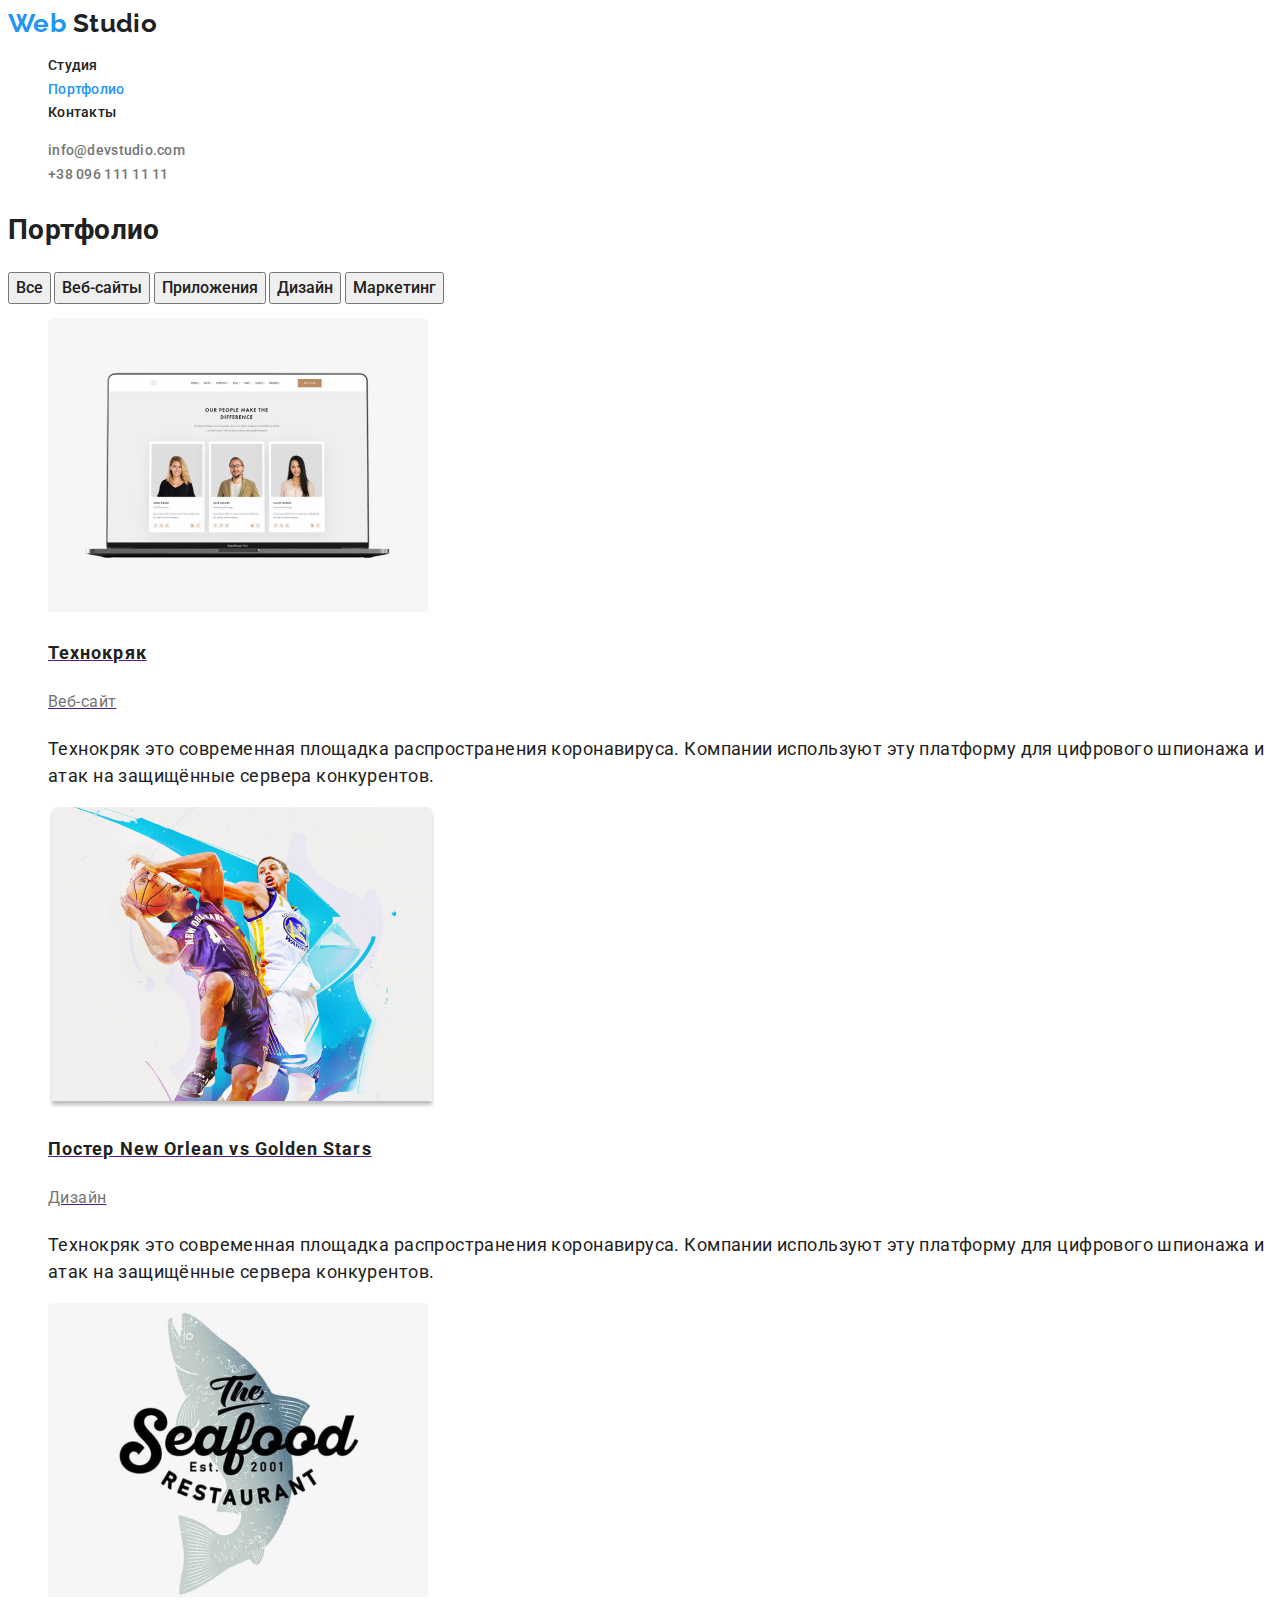
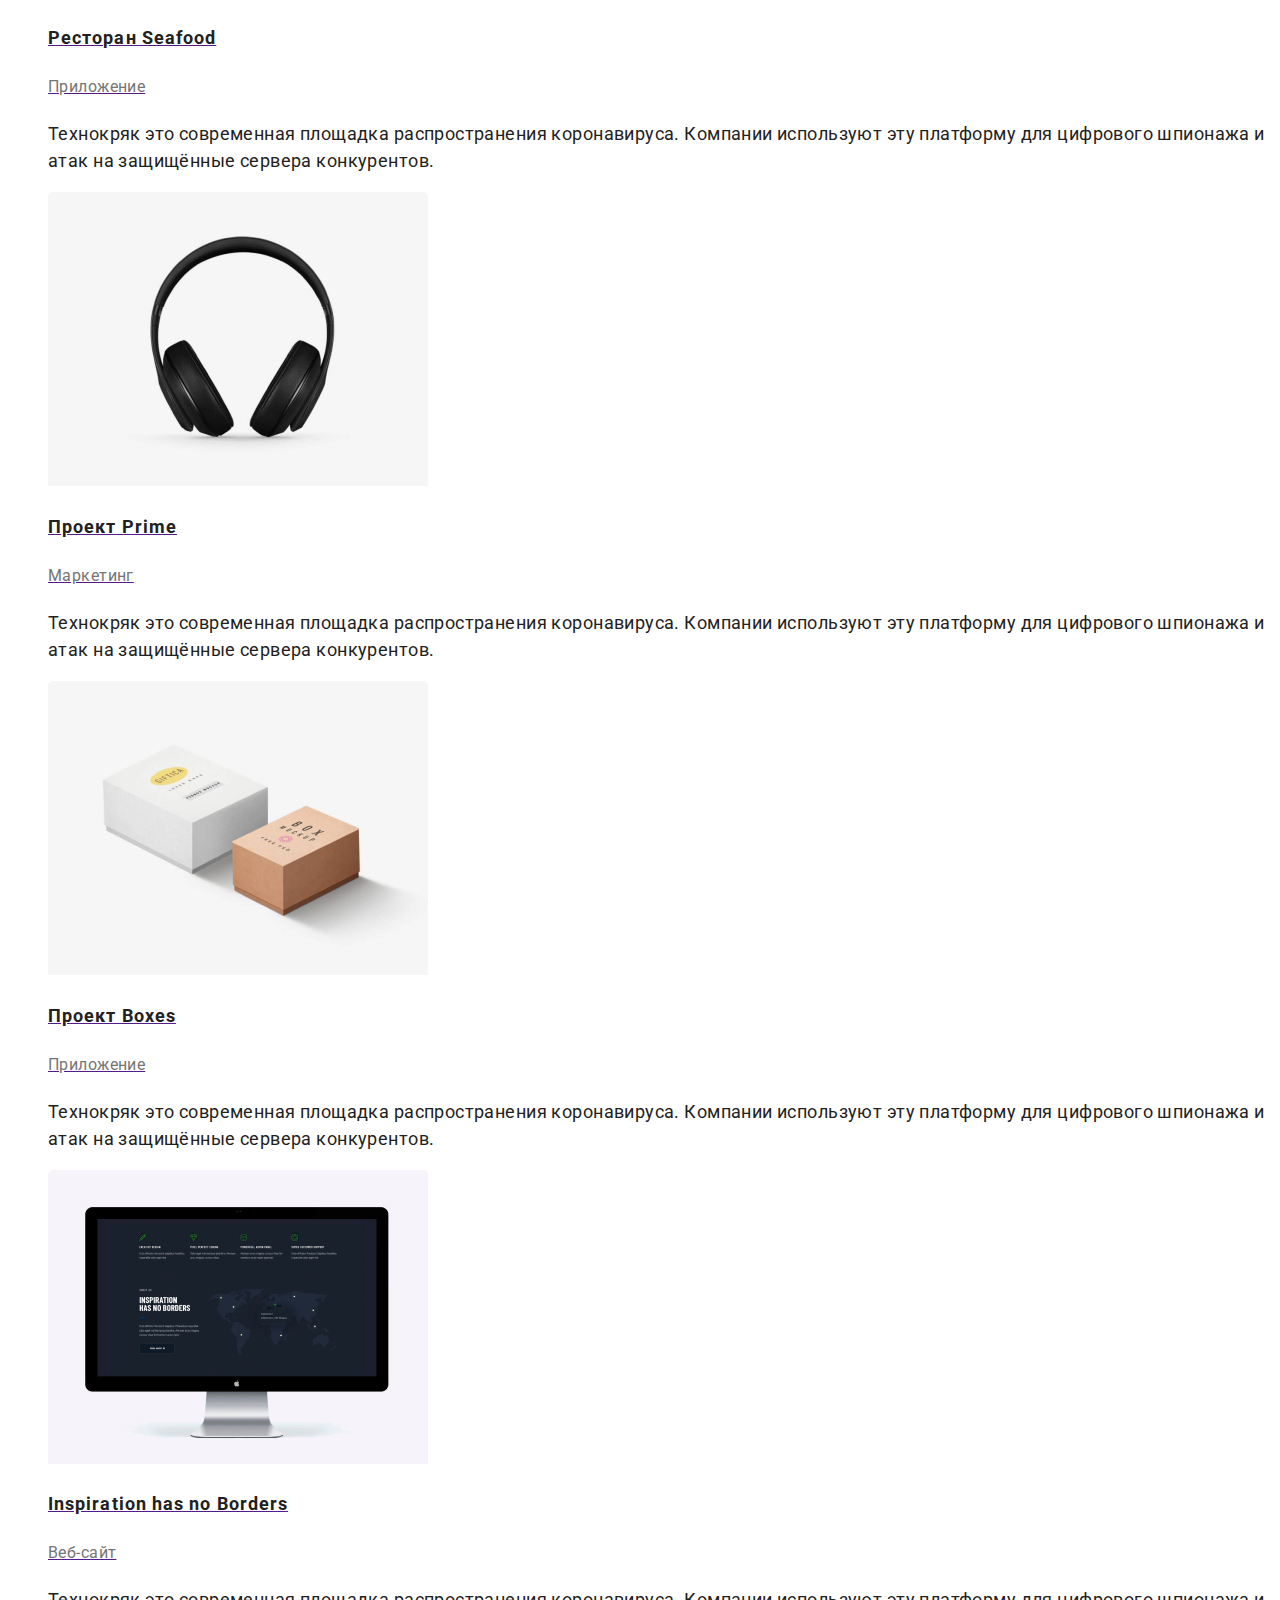
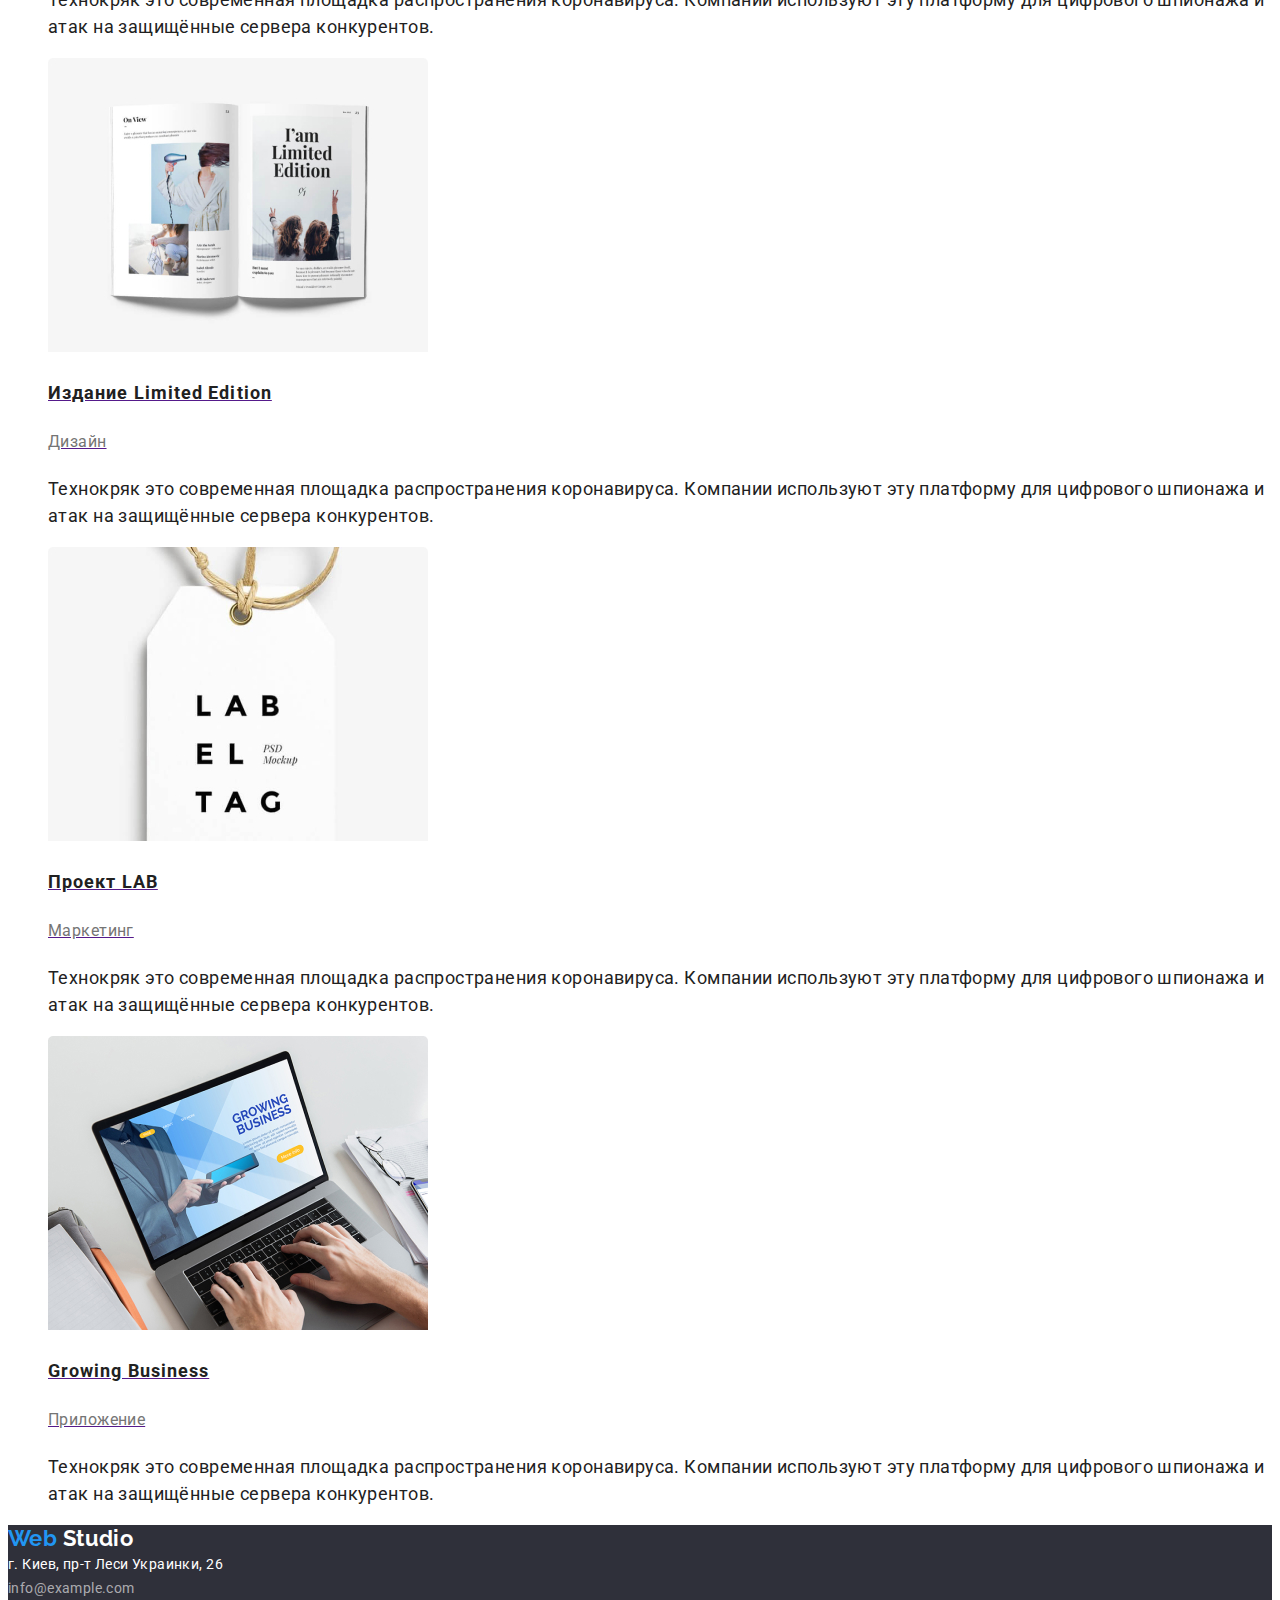
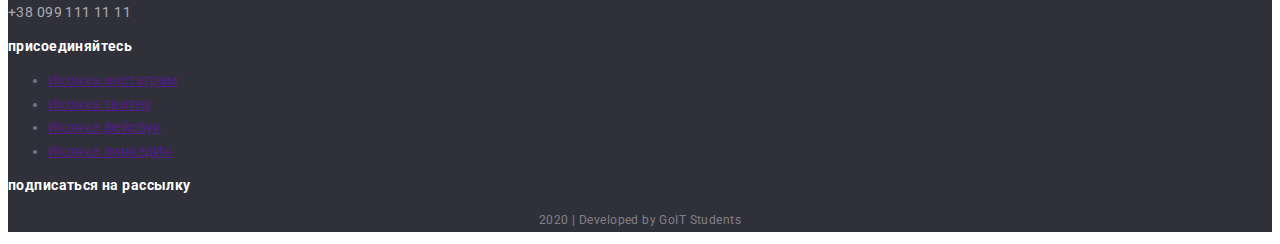
==== portfolio.html @ c45525e3 "clone" ====
<!DOCTYPE html>
<html lang="ru">
  <head>
    <meta charset="UTF-8" />
    <meta name="viewport" content="width=device-width, initial-scale=1.0" />
    <title>Портфолио</title>
    <link rel="stylesheet" href="https://fonts.googleapis.com/css2?family=Raleway:wght@700&family=Roboto:wght@400;500;700;900&display=swap">
    <link rel="stylesheet" href="/css/styles.css" />
  </head>
  <body>
        <!-- Website navigation -->
    <header>
      <nav>
        <a href="" class="logo black"><span class="accent">Web</span> Studio</a>
        <ul class="site-nav list">
          <li><a href="./index.html" class="link">Студия</a></li>
          <li><a href="./Portfolio.html" class="link current">Портфолио</a></li>
          <li><a href="" class="link">Контакты</a></li>
        </ul>
        <ul class="address list">
          <li>
            <a
              href="mailto:nfo@devstudio.com"
              class="link"
              aria-label="Иконка мейл"
              >info@devstudio.com</a
            >
          </li>
          <li>
            <a
              href="tel:+380961111111"
              class="link"
              aria-label="Иконка телефона"
              >+38 096 111 11 11</a
            >
          </li>
        </ul>
      </nav>
    </header>
    <main>
      <!-- Portfolio -->
      <section class="portfolio">
        <h1 class="portfolio-title">Портфолио</h1>
        <div class="section-btn">
          <button type="button" class="btn">Все</button>
          <button type="button" class="btn">Веб-сайты</button>
          <button type="button" class="btn">Приложения</button>
          <button type="button" class="btn">Дизайн</button>
          <button type="button" class="btn">Маркетинг</button>
        </div>
        <ul class="portfolio-list list">
          <li>
            <a href="">
              <img src="./images/tcrack.jpg" alt="ноут" />
              <h2 class="portfolio-subtitle">Технокряк</h2>
              <p class="portfolio-desc">Веб-сайт</p>
            </a>
            <p class="portfolio-excerpt">
              Технокряк это современная площадка распространения коронавируса.
              Компании используют эту платформу для цифрового шпионажа и атак на
              защищённые сервера конкурентов.
            </p>
          </li>
          <li>
            <a href="">
              <img src="./images/poster.jpg" alt="баскетбол" />
              <h2 class="portfolio-subtitle">
                Постер New Orlean vs Golden Stars
              </h2>
              <p class="portfolio-desc">Дизайн</p>
            </a>
            <p class="portfolio-excerpt">
              Технокряк это современная площадка распространения коронавируса.
              Компании используют эту платформу для цифрового шпионажа и атак на
              защищённые сервера конкурентов.
            </p>
          </li>
          <li>
            <a href="">
              <img
                src="./images/seafood.jpg"
                alt="лого ресторана"
              />
              <h2 class="portfolio-subtitle">Ресторан Seafood</h2>
              <p class="portfolio-desc">Приложение</p>
            </a>
            <p class="portfolio-excerpt">
              Технокряк это современная площадка распространения коронавируса.
              Компании используют эту платформу для цифрового шпионажа и атак на
              защищённые сервера конкурентов.
            </p>
          </li>
          <li>
            <a href="">
              <img
                src="./images/prime.jpg"
                alt="наушники"
              />
              <h2 class="portfolio-subtitle">Проект Prime</h2>
              <p class="portfolio-desc">Маркетинг</p>
            </a>
            <p class="portfolio-excerpt">
              Технокряк это современная площадка распространения коронавируса.
              Компании используют эту платформу для цифрового шпионажа и атак на
              защищённые сервера конкурентов.
            </p>
          </li>
          <li>
            <a href="">
              <img src="./images/box.jpg" alt="коробоки" />
              <h2 class="portfolio-subtitle">Проект Boxes</h2>
              <p class="portfolio-desc">Приложение</p>
            </a>
            <p class="portfolio-excerpt">
              Технокряк это современная площадка распространения коронавируса.
              Компании используют эту платформу для цифрового шпионажа и атак на
              защищённые сервера конкурентов.
            </p>
          </li>
          <li>
            <a href="">
              <img src="./images/inspiration.jpg" alt="монитор" />
              <h2 class="portfolio-subtitle">Inspiration has no Borders</h2>
              <p class="portfolio-desc">Веб-сайт</p>
            </a>
            <p class="portfolio-excerpt">
              Технокряк это современная площадка распространения коронавируса.
              Компании используют эту платформу для цифрового шпионажа и атак на
              защищённые сервера конкурентов.
            </p>
          </li>
          <li>
            <a href="">
              <img
                src="./images/limedit.jpg"
                alt="журнал"
              />
              <h2 class="portfolio-subtitle">Издание Limited Edition</h2>
              <p class="portfolio-desc">Дизайн</p>
            </a>
            <p class="portfolio-excerpt">
              Технокряк это современная площадка распространения коронавируса.
              Компании используют эту платформу для цифрового шпионажа и атак на
              защищённые сервера конкурентов.
            </p>
          </li>
          <li>
            <a href="">
              <img src="./images/projlab.jpg" alt="бирка" />
              <h2 class="portfolio-subtitle">Проект LAB</h2>
              <p class="portfolio-desc">Маркетинг</p>
            </a>
            <p class="portfolio-excerpt">
              Технокряк это современная площадка распространения коронавируса.
              Компании используют эту платформу для цифрового шпионажа и атак на
              защищённые сервера конкурентов.
            </p>
          </li>
          <li>
            <a href="">
              <img src="./images/gbusiness.jpg" alt="ноутбук" />
              <h2 class="portfolio-subtitle">Growing Business</h2>
              <p class="portfolio-desc">Приложение</p>
            </a>
            <p class="portfolio-excerpt">
              Технокряк это современная площадка распространения коронавируса.
              Компании используют эту платформу для цифрового шпионажа и атак на
              защищённые сервера конкурентов.
            </p>
          </li>
        </ul>
      </section>
    </main>
    <!-- Футер -->
    <footer class="footer">
      <a href="./index.html" class="logo white"><span class="accent">Web</span> Studio</a>
      <address class="address-footer">
        г. Киев, пр-т Леси Украинки, 26<br>
          <a href="mailto:info@example.com" class="link">info@example.com</a><br>
          <a href="tel:+380991111111" class="link">+38 099 111 11 11</a>
      </address>
      <p class="subscription">присоединяйтесь</p>
      <ul>
        <li>
          <a href="" aria-label="Иконка инстаграм">Иконка инстаграм</a>
        </li> 
        <li>
          <a href="" aria-label="Иконка твитер">Иконка твитер</a>
        </li>
        <li>
          <a href="" aria-label="Иконка фейсбук">Иконка фейсбук</a>
        </li>
        <li>
          <a href="" aria-label="Иконка линкедИн">Иконка линкедИн</a>
        </li>
      </ul>
      <p class="subscription">подписаться на рассылку</p>
      <p class="copyright">2020 &#124; Developed by GoIT Students</p>
    </footer>
  </body>
</html>
---- css/styles.css ----
:root {
  --primary-text-color: #757575;
  --title-text-color: #212121;
  --background-text-white: #FFFFFF;
  --accent-color: #2196F3;
  --background-accent: #F5F4FA;
  --address-text-color: rgba(255, 255, 255, 0.6);
  --background-footer-color: #2F303A;
}
body {
  background-color: var(--background-text-white);
  color: var(--primary-text-color);
  font-family: Roboto, sans-serif;
  font-size: 14px;
  line-height: 1.7;
  letter-spacing: 0.03em
  }

  .list {
    list-style: none;
  }
  .accent {
    color: var(--accent-color);
  }
  .link-decoration {
    text-decoration: none;
  }

  /* logo */
.logo.black {
  color: var(--title-text-color);
  font-family: raleway, sans-serif;
  font-weight: 700;
  font-size: 26px;
  line-height: 1.2;
  text-decoration: none;
  }
.logo.white {
  color: var(--background-text-white);
  font-family: raleway, sans-serif;
  font-weight: 700;
  font-size: 22px;
  line-height: 1.2;
  text-decoration: none;
}

 /* site nav */
.site-nav .link {
  color: var(--title-text-color);
  font-style: normal;
  font-weight: 500;
  font-size: 14px;
  line-height: 1.14;
  letter-spacing: 0.02em;
  text-decoration: none;
}
.site-nav .link:hover,
.site-nav .link:focus {
  color: var(--accent-color);
}
.site-nav .link.current {
  color: var(--accent-color);
}


/* site address */
.address .link {
  color: var(--primary-text-color);
  font-weight: 500;
  font-size: 14px;
  line-height: 1.14;
  letter-spacing: 0.02em;
  text-decoration: none;
}
.address .link:hover,
.address .link:focus {
  color: var(--accent-color);
}

/* hero */

.hero-title {
  color: var(--background-text-white);
font-weight: 900;
font-size: 44px;
line-height: 1.36;
text-align: center;
letter-spacing: 0.06em;
text-transform: uppercase;
}

/* section */

.section-title {
  color: var(--title-text-color);
  font-size: 36px;
  line-height: 1.16;
  text-align: center;
}

/* features */

.features .features-title {
  color: var(--title-text-color);
  font-size: 14px;
  line-height: 1.14;
  text-transform: uppercase;
}

/* services */

.services .services-title {
  color: var(--title-text-color);
font-size: 14px;
line-height: 1.14;
text-transform: uppercase
}


/* team */
.team {
  color: var(--title-text-color);
  font-weight: 500;
  font-size: 16px;
  line-height: 1.18;
}
.team-profession {
  font-size: 16px;
  line-height: 1.18;
}

/* Footer */
.footer{
  background-color: var(--background-footer-color);
}
.address-footer {
  color: var(--background-text-white);
  font-style: normal;
}
.address-footer .link {
  color: var(--address-text-color);
  font-style: normal;
  text-decoration: none;
}
.footer .subscription {
  color: var(--background-text-white);
  font-weight: 700;
  font-size: 14px;
  line-height: 1.14;
}
.footer .copyright {
  color: rgba(255, 255, 255, 0.4);
font-size: 12px;
line-height: 2;
text-align: center;
}

/* button */
.button {
  color: var(--background-text-white);
  background-color: var(--accent-color);
  font-weight: 700;
  font-size: 16px;
  line-height: 1.9;
  letter-spacing: 0.06em;
  text-decoration: none;
}
/*---------------------------------------------------*/

/* portfolio page */

.portfolio {
  color: var(--title-text-color);
}
.portfolio-subtitle {
  color: var(--title-text-color);
font-size: 18px;
line-height: 2;
letter-spacing: 0.06em;
}

.portfolio-desc {
  color: var(--primary-text-color);
  font-size: 16px;
  line-height: 30px;
}
.portfolio-excerpt {
  font-size: 18px;
  line-height: 1.5;
  color: var(--title-text-color);
}

/* radio button */
.section-btn .btn {
  color: var(--title-text-color);
  font-family: inherit;
  font-style: normal;
  font-weight: 500;
  font-size: 16px;
  line-height: 1.63;
  text-align: center;
}
.section-btn .btn:hover,
.section-btn .btn:focus {
  color: var(--background-text-white);
  background-color: var(--accent-color);
}
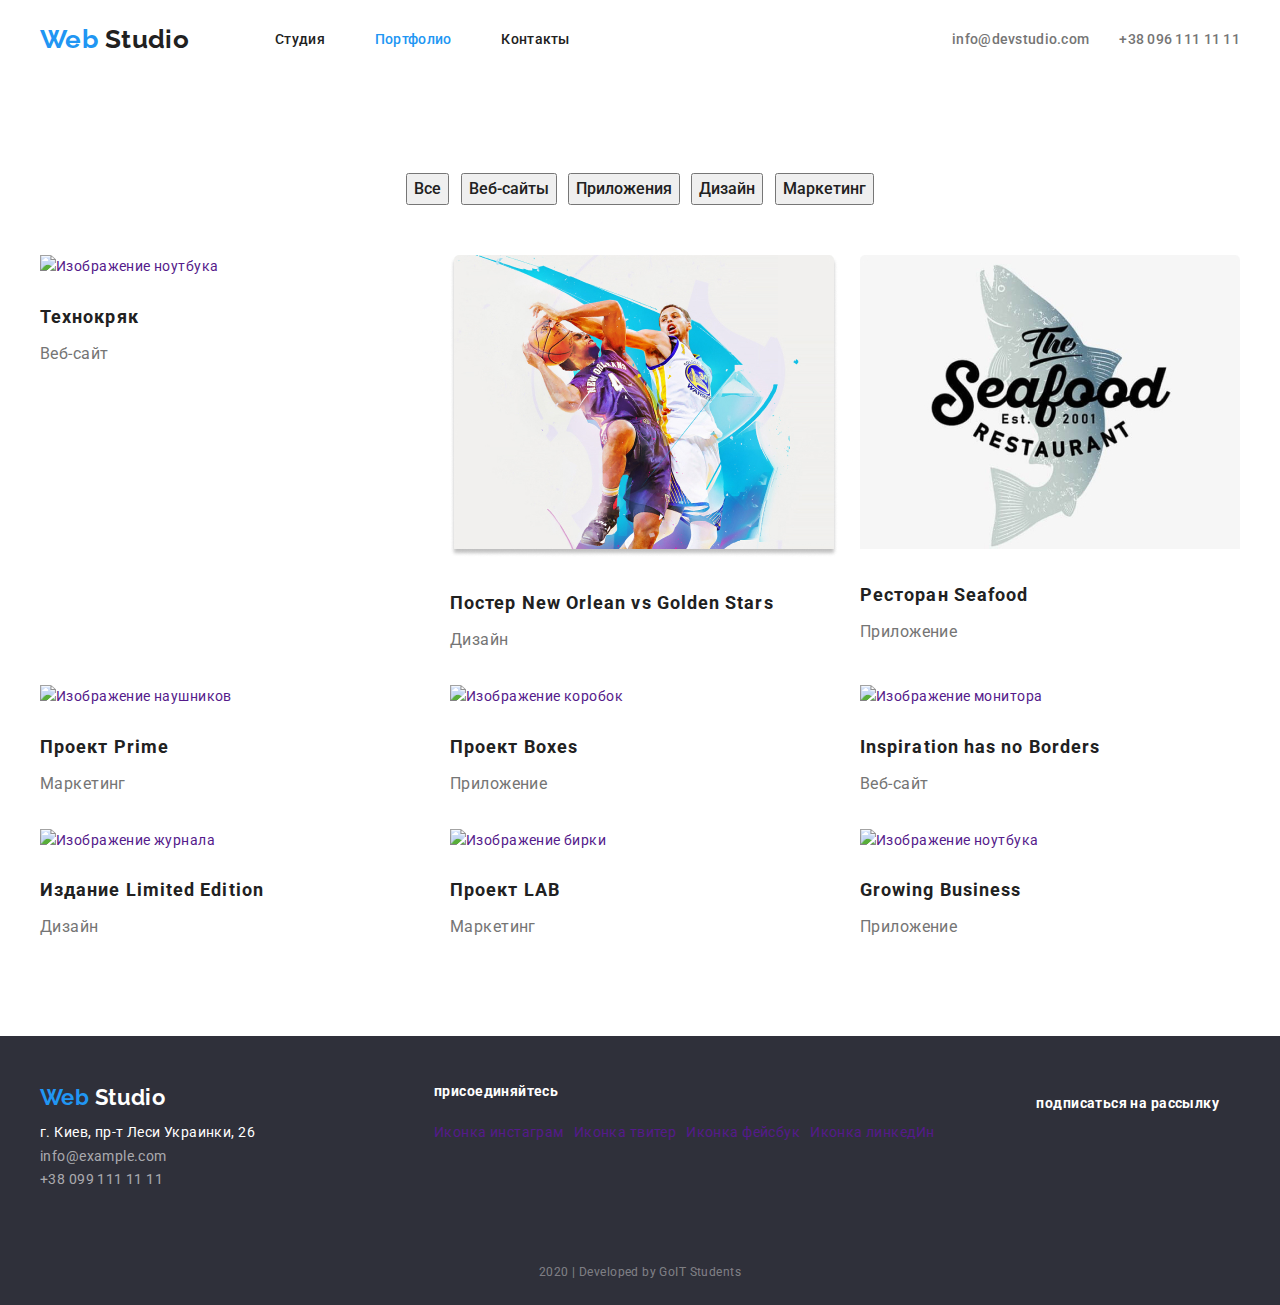
==== commit 72f18d51: "finish" ====
--- a/portfolio.html
+++ b/portfolio.html
@@ -3,199 +3,208 @@
   <head>
     <meta charset="UTF-8" />
     <meta name="viewport" content="width=device-width, initial-scale=1.0" />
-    <title>Портфолио</title>
-    <link rel="stylesheet" href="https://fonts.googleapis.com/css2?family=Raleway:wght@700&family=Roboto:wght@400;500;700;900&display=swap">
-    <link rel="stylesheet" href="/css/styles.css" />
+    <title>Web Studio</title>
+    <link
+      href="https://fonts.googleapis.com/css2?family=Raleway:wght@700&family=Roboto:wght@400;500;700;900&display=swap"
+      rel="stylesheet"
+    />
+    <link
+      rel="stylesheet"
+      href="https://cdnjs.cloudflare.com/ajax/libs/modern-normalize/0.6.0/modern-normalize.min.css"
+    />
+    <link rel="stylesheet" href="./css/styles.css" />
   </head>
+
   <body>
-        <!-- Website navigation -->
-    <header>
-      <nav>
-        <a href="" class="logo black"><span class="accent">Web</span> Studio</a>
-        <ul class="site-nav list">
-          <li><a href="./index.html" class="link">Студия</a></li>
-          <li><a href="./Portfolio.html" class="link current">Портфолио</a></li>
-          <li><a href="" class="link">Контакты</a></li>
-        </ul>
-        <ul class="address list">
-          <li>
+    <!-- Website navigation -->
+    <header class="heder">
+      <div class="container page-header">
+        <nav class="main-nav">
+          <a href="" class="logo black"
+            ><span class="accent">Web</span> Studio</a
+          >
+          <ul class="site-nav list">
+            <li class="item"><a class="link" href="./index.html">Студия</a></li>
+            <li class="item">
+              <a class="link current" href="./portfolio.html">Портфолио</a>
+            </li>
+            <li class="item"><a class="link" href="">Контакты</a></li>
+          </ul>
+        </nav>
+        <ul class="contacts list">
+          <li class="item">
             <a
+              class="link"
               href="mailto:nfo@devstudio.com"
-              class="link"
               aria-label="Иконка мейл"
               >info@devstudio.com</a
             >
           </li>
-          <li>
+          <li class="item">
             <a
+              class="link"
               href="tel:+380961111111"
-              class="link"
               aria-label="Иконка телефона"
               >+38 096 111 11 11</a
             >
           </li>
         </ul>
-      </nav>
+      </div>
     </header>
     <main>
       <!-- Portfolio -->
       <section class="portfolio">
-        <h1 class="portfolio-title">Портфолио</h1>
-        <div class="section-btn">
-          <button type="button" class="btn">Все</button>
-          <button type="button" class="btn">Веб-сайты</button>
-          <button type="button" class="btn">Приложения</button>
-          <button type="button" class="btn">Дизайн</button>
-          <button type="button" class="btn">Маркетинг</button>
+        <div class="container">
+          <h1 class="portfolio-title center title-none">Портфолио</h1>
+          <div class="section-btn center">
+            <button type="button" class="btn">Все</button>
+            <button type="button" class="btn">Веб-сайты</button>
+            <button type="button" class="btn">Приложения</button>
+            <button type="button" class="btn">Дизайн</button>
+            <button type="button" class="btn">Маркетинг</button>
+          </div>
+          <ul class="portfolio-list list">
+            <li class="item">
+              <a href="" class="link-decoration">
+                <img
+                  src="./images/tekhnokrjak.jpg"
+                  alt="Изображение ноутбука"
+                />
+                <h2 class="portfolio-subtitle">Технокряк</h2>
+                <p class="portfolio-desc">Веб-сайт</p>
+              </a>
+              <!-- <p class="portfolio-excerpt">Технокряк это современная площадка распространения коронавируса. Компании используют эту платформу для цифрового шпионажа и атак на защищённые сервера конкурентов.</p> -->
+            </li>
+            <li class="item">
+              <a href="" class="link-decoration">
+                <img src="./images/poster.jpg" alt="Постер баскетбол" />
+                <h2 class="portfolio-subtitle">
+                  Постер New Orlean vs Golden Stars
+                </h2>
+                <p class="portfolio-desc">Дизайн</p>
+              </a>
+              <!-- <p class="portfolio-excerpt">Технокряк это современная площадка распространения коронавируса. Компании используют эту платформу для цифрового шпионажа и атак на защищённые сервера конкурентов.</p> -->
+            </li>
+            <li class="item">
+              <a href="" class="link-decoration">
+                <img
+                  src="./images/seafood.jpg"
+                  alt="Изображение логотипа ресторана"
+                />
+                <h2 class="portfolio-subtitle">Ресторан Seafood</h2>
+                <p class="portfolio-desc">Приложение</p>
+              </a>
+              <!-- <p class="portfolio-excerpt">Технокряк это современная площадка распространения коронавируса. Компании используют эту платформу для цифрового шпионажа и атак на защищённые сервера конкурентов.</p> -->
+            </li>
+            <li class="item">
+              <a href="" class="link-decoration">
+                <img
+                  src="./images/project-prime.jpg"
+                  alt="Изображение наушников"
+                />
+                <h2 class="portfolio-subtitle">Проект Prime</h2>
+                <p class="portfolio-desc">Маркетинг</p>
+              </a>
+              <!-- <p class="portfolio-excerpt">Технокряк это современная площадка распространения коронавируса. Компании используют эту платформу для цифрового шпионажа и атак на защищённые сервера конкурентов.</p> -->
+            </li>
+            <li class="item">
+              <a href="" class="link-decoration">
+                <img
+                  src="./images/project-boxes.jpg"
+                  alt="Изображение коробок"
+                />
+                <h2 class="portfolio-subtitle">Проект Boxes</h2>
+                <p class="portfolio-desc">Приложение</p>
+              </a>
+              <!-- <p class="portfolio-excerpt">Технокряк это современная площадка распространения коронавируса. Компании используют эту платформу для цифрового шпионажа и атак на защищённые сервера конкурентов.</p> -->
+            </li>
+            <li class="item">
+              <a href="" class="link-decoration">
+                <img src="./images/box3.jpg" alt="Изображение монитора" />
+                <h2 class="portfolio-subtitle">Inspiration has no Borders</h2>
+                <p class="portfolio-desc">Веб-сайт</p>
+              </a>
+              <!-- <p class="portfolio-excerpt">Технокряк это современная площадка распространения коронавируса. Компании используют эту платформу для цифрового шпионажа и атак на защищённые сервера конкурентов.</p> -->
+            </li>
+            <li class="item">
+              <a href="" class="link-decoration">
+                <img
+                  src="./images/Limited-Edition.jpg"
+                  alt="Изображение журнала"
+                />
+                <h2 class="portfolio-subtitle">Издание Limited Edition</h2>
+                <p class="portfolio-desc">Дизайн</p>
+              </a>
+              <!-- <p class="portfolio-excerpt">Технокряк это современная площадка распространения коронавируса. Компании используют эту платформу для цифрового шпионажа и атак на защищённые сервера конкурентов.</p> -->
+            </li>
+            <li class="item">
+              <a href="" class="link-decoration">
+                <img src="./images/project-LAB.jpg" alt="Изображение бирки" />
+                <h2 class="portfolio-subtitle">Проект LAB</h2>
+                <p class="portfolio-desc">Маркетинг</p>
+              </a>
+              <!-- <p class="portfolio-excerpt">Технокряк это современная площадка распространения коронавируса. Компании используют эту платформу для цифрового шпионажа и атак на защищённые сервера конкурентов.</p> -->
+            </li>
+            <li class="item">
+              <a href="" class="link-decoration">
+                <img src="./images/box1.jpg" alt="Изображение ноутбука" />
+                <h2 class="portfolio-subtitle">Growing Business</h2>
+                <p class="portfolio-desc">Приложение</p>
+              </a>
+              <!-- <p class="portfolio-excerpt">Технокряк это современная площадка распространения коронавируса. Компании используют эту платформу для цифрового шпионажа и атак на защищённые сервера конкурентов.</p> -->
+            </li>
+          </ul>
         </div>
-        <ul class="portfolio-list list">
-          <li>
-            <a href="">
-              <img src="./images/tcrack.jpg" alt="ноут" />
-              <h2 class="portfolio-subtitle">Технокряк</h2>
-              <p class="portfolio-desc">Веб-сайт</p>
-            </a>
-            <p class="portfolio-excerpt">
-              Технокряк это современная площадка распространения коронавируса.
-              Компании используют эту платформу для цифрового шпионажа и атак на
-              защищённые сервера конкурентов.
-            </p>
-          </li>
-          <li>
-            <a href="">
-              <img src="./images/poster.jpg" alt="баскетбол" />
-              <h2 class="portfolio-subtitle">
-                Постер New Orlean vs Golden Stars
-              </h2>
-              <p class="portfolio-desc">Дизайн</p>
-            </a>
-            <p class="portfolio-excerpt">
-              Технокряк это современная площадка распространения коронавируса.
-              Компании используют эту платформу для цифрового шпионажа и атак на
-              защищённые сервера конкурентов.
-            </p>
-          </li>
-          <li>
-            <a href="">
-              <img
-                src="./images/seafood.jpg"
-                alt="лого ресторана"
-              />
-              <h2 class="portfolio-subtitle">Ресторан Seafood</h2>
-              <p class="portfolio-desc">Приложение</p>
-            </a>
-            <p class="portfolio-excerpt">
-              Технокряк это современная площадка распространения коронавируса.
-              Компании используют эту платформу для цифрового шпионажа и атак на
-              защищённые сервера конкурентов.
-            </p>
-          </li>
-          <li>
-            <a href="">
-              <img
-                src="./images/prime.jpg"
-                alt="наушники"
-              />
-              <h2 class="portfolio-subtitle">Проект Prime</h2>
-              <p class="portfolio-desc">Маркетинг</p>
-            </a>
-            <p class="portfolio-excerpt">
-              Технокряк это современная площадка распространения коронавируса.
-              Компании используют эту платформу для цифрового шпионажа и атак на
-              защищённые сервера конкурентов.
-            </p>
-          </li>
-          <li>
-            <a href="">
-              <img src="./images/box.jpg" alt="коробоки" />
-              <h2 class="portfolio-subtitle">Проект Boxes</h2>
-              <p class="portfolio-desc">Приложение</p>
-            </a>
-            <p class="portfolio-excerpt">
-              Технокряк это современная площадка распространения коронавируса.
-              Компании используют эту платформу для цифрового шпионажа и атак на
-              защищённые сервера конкурентов.
-            </p>
-          </li>
-          <li>
-            <a href="">
-              <img src="./images/inspiration.jpg" alt="монитор" />
-              <h2 class="portfolio-subtitle">Inspiration has no Borders</h2>
-              <p class="portfolio-desc">Веб-сайт</p>
-            </a>
-            <p class="portfolio-excerpt">
-              Технокряк это современная площадка распространения коронавируса.
-              Компании используют эту платформу для цифрового шпионажа и атак на
-              защищённые сервера конкурентов.
-            </p>
-          </li>
-          <li>
-            <a href="">
-              <img
-                src="./images/limedit.jpg"
-                alt="журнал"
-              />
-              <h2 class="portfolio-subtitle">Издание Limited Edition</h2>
-              <p class="portfolio-desc">Дизайн</p>
-            </a>
-            <p class="portfolio-excerpt">
-              Технокряк это современная площадка распространения коронавируса.
-              Компании используют эту платформу для цифрового шпионажа и атак на
-              защищённые сервера конкурентов.
-            </p>
-          </li>
-          <li>
-            <a href="">
-              <img src="./images/projlab.jpg" alt="бирка" />
-              <h2 class="portfolio-subtitle">Проект LAB</h2>
-              <p class="portfolio-desc">Маркетинг</p>
-            </a>
-            <p class="portfolio-excerpt">
-              Технокряк это современная площадка распространения коронавируса.
-              Компании используют эту платформу для цифрового шпионажа и атак на
-              защищённые сервера конкурентов.
-            </p>
-          </li>
-          <li>
-            <a href="">
-              <img src="./images/gbusiness.jpg" alt="ноутбук" />
-              <h2 class="portfolio-subtitle">Growing Business</h2>
-              <p class="portfolio-desc">Приложение</p>
-            </a>
-            <p class="portfolio-excerpt">
-              Технокряк это современная площадка распространения коронавируса.
-              Компании используют эту платформу для цифрового шпионажа и атак на
-              защищённые сервера конкурентов.
-            </p>
-          </li>
-        </ul>
       </section>
     </main>
-    <!-- Футер -->
+    <!-- Footer -->
     <footer class="footer">
-      <a href="./index.html" class="logo white"><span class="accent">Web</span> Studio</a>
-      <address class="address-footer">
-        г. Киев, пр-т Леси Украинки, 26<br>
-          <a href="mailto:info@example.com" class="link">info@example.com</a><br>
-          <a href="tel:+380991111111" class="link">+38 099 111 11 11</a>
-      </address>
-      <p class="subscription">присоединяйтесь</p>
-      <ul>
-        <li>
-          <a href="" aria-label="Иконка инстаграм">Иконка инстаграм</a>
-        </li> 
-        <li>
-          <a href="" aria-label="Иконка твитер">Иконка твитер</a>
-        </li>
-        <li>
-          <a href="" aria-label="Иконка фейсбук">Иконка фейсбук</a>
-        </li>
-        <li>
-          <a href="" aria-label="Иконка линкедИн">Иконка линкедИн</a>
-        </li>
-      </ul>
-      <p class="subscription">подписаться на рассылку</p>
-      <p class="copyright">2020 &#124; Developed by GoIT Students</p>
+      <div class="container">
+        <div class="flex-container">
+          <div class="address-container">
+            <a class="logo white" href=""
+              ><span class="accent">Web</span> Studio</a
+            >
+            <address class="address-footer">
+              г. Киев, пр-т Леси Украинки, 26<br />
+              <a href="mailto:info@example.com" class="link">info@example.com</a
+              ><br />
+              <a href="tel:+380991111111" class="link">+38 099 111 11 11</a>
+            </address>
+          </div>
+          <div class="link-conteiner">
+            <p class="subscription">присоединяйтесь</p>
+            <ul class="social list">
+              <li class="item">
+                <a href="" class="link-decoration" aria-label="Иконка инстаграм"
+                  >Иконка инстаграм</a
+                >
+              </li>
+              <li class="item">
+                <a href="" class="link-decoration" aria-label="Иконка твитер"
+                  >Иконка твитер</a
+                >
+              </li>
+              <li class="item">
+                <a href="" class="link-decoration" aria-label="Иконка фейсбук"
+                  >Иконка фейсбук</a
+                >
+              </li>
+              <li class="item">
+                <a href="" class="link-decoration" aria-label="Иконка линкедИн"
+                  >Иконка линкедИн</a
+                >
+              </li>
+            </ul>
+          </div>
+          <div class="subs-container">
+            <p class="subscription">подписаться на рассылку</p>
+          </div>
+        </div>
+        <div class="copyright-container">
+          <p class="copyright">2020 &#124; Developed by GoIT Students</p>
+        </div>
+      </div>
     </footer>
   </body>
 </html>
--- a/css/styles.css
+++ b/css/styles.css
@@ -1,32 +1,67 @@
+html {
+  box-sizing: border-box;
+}
+
+*,
+*::before,
+*::after {
+  box-sizing: inherit;
+}
 :root {
+  --background-text-white: #ffffff;
+  --background-accent: #f5f4fa;
   --primary-text-color: #757575;
   --title-text-color: #212121;
-  --background-text-white: #FFFFFF;
-  --accent-color: #2196F3;
-  --background-accent: #F5F4FA;
+  --accent-color: #2196f3;
   --address-text-color: rgba(255, 255, 255, 0.6);
-  --background-footer-color: #2F303A;
+  --background-footer-color: #2f303a;
 }
 body {
+  margin: 0;
   background-color: var(--background-text-white);
   color: var(--primary-text-color);
   font-family: Roboto, sans-serif;
   font-size: 14px;
   line-height: 1.7;
-  letter-spacing: 0.03em
-  }
-
-  .list {
-    list-style: none;
-  }
-  .accent {
-    color: var(--accent-color);
-  }
-  .link-decoration {
-    text-decoration: none;
-  }
-
-  /* logo */
+  letter-spacing: 0.03em;
+}
+.heder {
+  background-color: var(--background-text-white);
+}
+.list {
+  padding: 0;
+  margin: 0;
+  list-style: none;
+}
+.accent {
+  color: var(--accent-color);
+}
+.background-accent {
+  background-color: var(--background-accent);
+}
+.center {
+  text-align: center;
+}
+.title-padding {
+  padding-top: 94px;
+}
+.title-none {
+  display: none;
+}
+.container {
+  margin-left: auto;
+  margin-right: auto;
+  width: 1230px;
+  padding-left: 15px;
+  padding-right: 15px;
+}
+
+.link-decoration {
+  display: block;
+  margin-top: 0;
+  text-decoration: none;
+}
+/* logo */
 .logo.black {
   color: var(--title-text-color);
   font-family: raleway, sans-serif;
@@ -34,8 +69,12 @@
   font-size: 26px;
   line-height: 1.2;
   text-decoration: none;
-  }
+}
 .logo.white {
+  display: inline-block;
+  margin-top: 48px;
+  margin-bottom: 10px;
+
   color: var(--background-text-white);
   font-family: raleway, sans-serif;
   font-weight: 700;
@@ -44,8 +83,24 @@
   text-decoration: none;
 }
 
- /* site nav */
+/* site nav */
+.page-header,
+.main-nav {
+  display: flex;
+  align-items: center;
+}
+.site-nav {
+  display: flex;
+  margin-left: 86px;
+}
+.site-nav .item:not(:last-child) {
+  margin-right: 50px;
+}
 .site-nav .link {
+  display: block;
+  padding-top: 32px;
+  padding-bottom: 32px;
+
   color: var(--title-text-color);
   font-style: normal;
   font-weight: 500;
@@ -62,9 +117,19 @@
   color: var(--accent-color);
 }
 
-
-/* site address */
-.address .link {
+/* site contacts */
+.contacts {
+  display: flex;
+  margin-left: auto;
+}
+.contacts .item:not(:last-child) {
+  margin-right: 30px;
+}
+.contacts .link {
+  display: block;
+  padding-top: 32px;
+  padding-bottom: 32px;
+
   color: var(--primary-text-color);
   font-weight: 500;
   font-size: 14px;
@@ -72,26 +137,43 @@
   letter-spacing: 0.02em;
   text-decoration: none;
 }
-.address .link:hover,
-.address .link:focus {
+.contacts .link:hover,
+.contacts .link:focus {
   color: var(--accent-color);
 }
 
 /* hero */
 
+.hero {
+  text-align: center;
+  padding-bottom: 94px;
+}
+.hero .container {
+  height: 600px;
+}
 .hero-title {
-  color: var(--background-text-white);
-font-weight: 900;
-font-size: 44px;
-line-height: 1.36;
-text-align: center;
-letter-spacing: 0.06em;
-text-transform: uppercase;
+  margin: 0;
+  margin-bottom: 46px;
+
+  color: var(--title-text-color);
+  font-weight: 900;
+  font-size: 44px;
+  line-height: 1.36;
+  letter-spacing: 0.06em;
+  text-transform: uppercase;
 }
 
 /* section */
-
+.section {
+  padding-bottom: 94px;
+}
+.section.no-padding {
+  padding-top: 0;
+  padding-bottom: 0;
+}
 .section-title {
+  margin-top: 0;
+  margin-bottom: 50px;
   color: var(--title-text-color);
   font-size: 36px;
   line-height: 1.16;
@@ -100,37 +182,101 @@
 
 /* features */
 
+.features {
+  display: flex;
+}
+.features .item:not(:last-child) {
+  margin-right: 29px;
+}
+.features .link-decoration {
+  margin-bottom: 30px;
+}
 .features .features-title {
+  margin-top: 0;
+  margin-bottom: 10px;
+
   color: var(--title-text-color);
   font-size: 14px;
   line-height: 1.14;
   text-transform: uppercase;
 }
+.features .text {
+  margin-top: 0;
+  margin-bottom: 0;
+}
 
 /* services */
 
+.services {
+  display: flex;
+}
+.services .item:not(:last-child) {
+  margin-right: 30px;
+}
 .services .services-title {
-  color: var(--title-text-color);
-font-size: 14px;
-line-height: 1.14;
-text-transform: uppercase
-}
-
+  margin-top: 0;
+  margin-bottom: 0;
+
+  color: var(--title-text-color);
+  font-size: 14px;
+  line-height: 1.14;
+  text-align: center;
+  text-transform: uppercase;
+}
 
 /* team */
 .team {
+  display: flex;
+}
+.social {
+  display: flex;
+}
+.team .item:not(:last-child) {
+  margin-right: 30px;
+}
+.team-image {
+  margin-top: 0;
+  margin-bottom: 30px;
+}
+.team-name {
+  margin-top: 0;
+  margin-bottom: 10px;
+
   color: var(--title-text-color);
   font-weight: 500;
   font-size: 16px;
   line-height: 1.18;
 }
 .team-profession {
+  margin-top: 0;
+  margin-bottom: 16px;
+
   font-size: 16px;
   line-height: 1.18;
 }
 
+/* Client */
+.client {
+  display: flex;
+}
+.client .item:not(:last-child) {
+  margin-right: 30px;
+}
+
 /* Footer */
-.footer{
+.flex-container,
+.social .item {
+  display: flex;
+  align-items: center;
+}
+.link-conteiner {
+  margin-left: 179px;
+  margin-right: 102px;
+}
+.social .item:not(:last-child) {
+  margin-right: 10px;
+}
+.footer {
   background-color: var(--background-footer-color);
 }
 .address-footer {
@@ -143,27 +289,47 @@
   text-decoration: none;
 }
 .footer .subscription {
+  display: block;
+  margin-top: 0;
+  margin-bottom: 21px;
+
   color: var(--background-text-white);
   font-weight: 700;
   font-size: 14px;
   line-height: 1.14;
 }
 .footer .copyright {
+  display: block;
+  margin: 0;
+
   color: rgba(255, 255, 255, 0.4);
-font-size: 12px;
-line-height: 2;
-text-align: center;
-}
-
+  font-size: 12px;
+  line-height: 2;
+  text-align: center;
+}
+.copyright-container {
+  margin-top: 68px;
+}
+.footer .container {
+  padding-bottom: 21px;
+}
 /* button */
 .button {
+  margin-top: 0;
+  display: inline-block;
+  border-radius: 4px;
+  padding: 10px 32px;
+  min-width: 200px;
+
   color: var(--background-text-white);
   background-color: var(--accent-color);
+
   font-weight: 700;
   font-size: 16px;
   line-height: 1.9;
   letter-spacing: 0.06em;
   text-decoration: none;
+  text-align: center;
 }
 /*---------------------------------------------------*/
 
@@ -171,15 +337,38 @@
 
 .portfolio {
   color: var(--title-text-color);
+  padding-top: 93px;
+  padding-bottom: 94px;
 }
 .portfolio-subtitle {
-  color: var(--title-text-color);
-font-size: 18px;
-line-height: 2;
-letter-spacing: 0.06em;
-}
-
+  margin-top: 20px;
+  margin-bottom: 4px;
+
+  color: var(--title-text-color);
+  font-size: 18px;
+  line-height: 2;
+  letter-spacing: 0.06em;
+}
+/* portfolio list */
+.portfolio-list {
+  display: flex;
+  flex-wrap: wrap;
+
+  color: var(--title-text-color);
+}
+.portfolio-list .item {
+  width: 380px;
+  margin-right: 30px;
+  margin-bottom: 30px;
+}
+.portfolio-list .item:nth-child(3n) {
+  margin-right: 0;
+}
+.portfolio-list .item:nth-last-child(-n + 3) {
+  margin-bottom: 0;
+}
 .portfolio-desc {
+  margin: 0;
   color: var(--primary-text-color);
   font-size: 16px;
   line-height: 30px;
@@ -187,10 +376,13 @@
 .portfolio-excerpt {
   font-size: 18px;
   line-height: 1.5;
-  color: var(--title-text-color);
 }
 
 /* radio button */
+.section-btn {
+  margin-bottom: 50px;
+}
+
 .section-btn .btn {
   color: var(--title-text-color);
   font-family: inherit;
@@ -200,8 +392,11 @@
   line-height: 1.63;
   text-align: center;
 }
+.section-btn .btn:not(:last-child) {
+  margin-right: 8px;
+}
 .section-btn .btn:hover,
 .section-btn .btn:focus {
   color: var(--background-text-white);
   background-color: var(--accent-color);
-}+}
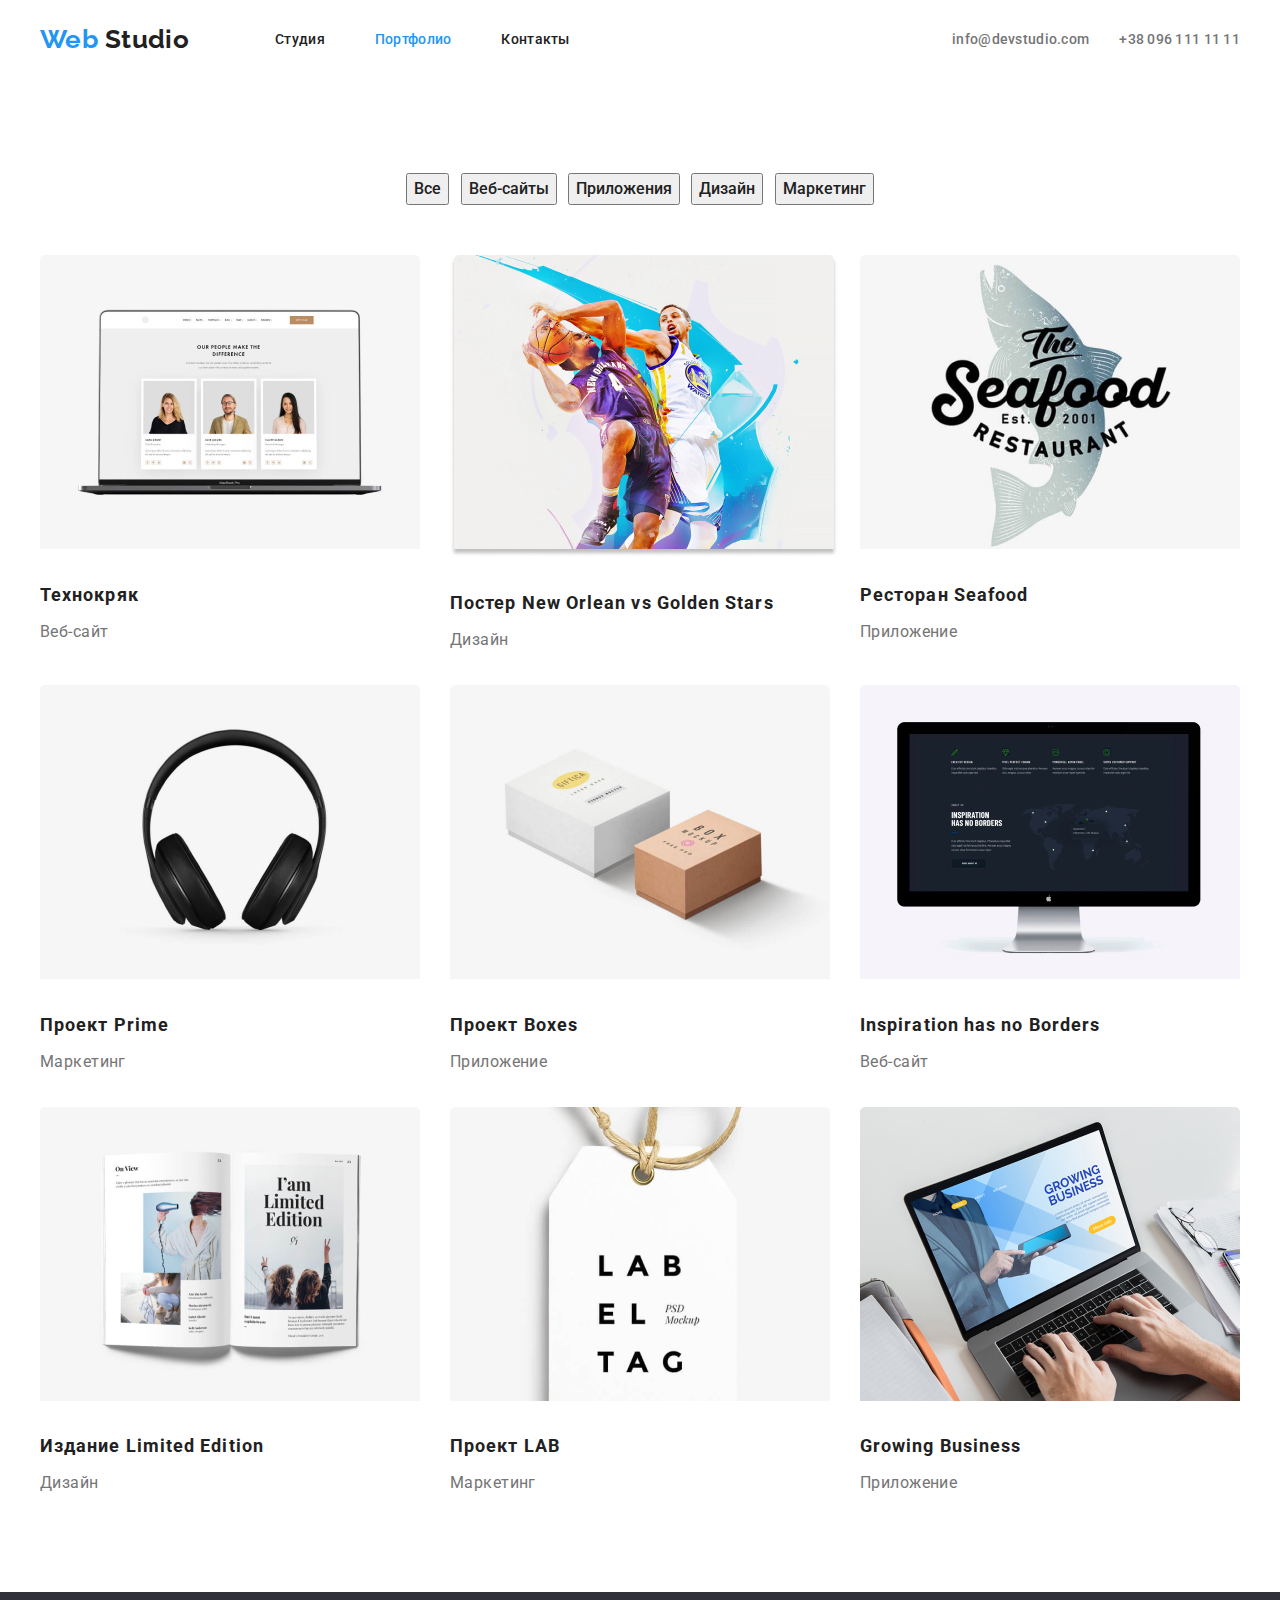
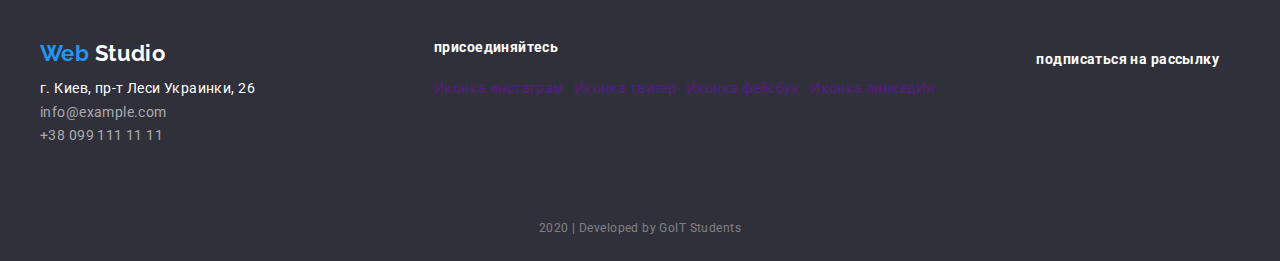
==== commit 38f29daa: "final2" ====
--- a/portfolio.html
+++ b/portfolio.html
@@ -66,10 +66,7 @@
           <ul class="portfolio-list list">
             <li class="item">
               <a href="" class="link-decoration">
-                <img
-                  src="./images/tekhnokrjak.jpg"
-                  alt="Изображение ноутбука"
-                />
+                <img src="./images/tcrack.jpg" alt="Изображение ноутбука" />
                 <h2 class="portfolio-subtitle">Технокряк</h2>
                 <p class="portfolio-desc">Веб-сайт</p>
               </a>
@@ -98,10 +95,7 @@
             </li>
             <li class="item">
               <a href="" class="link-decoration">
-                <img
-                  src="./images/project-prime.jpg"
-                  alt="Изображение наушников"
-                />
+                <img src="./images/prime.jpg" alt="Изображение наушников" />
                 <h2 class="portfolio-subtitle">Проект Prime</h2>
                 <p class="portfolio-desc">Маркетинг</p>
               </a>
@@ -109,10 +103,7 @@
             </li>
             <li class="item">
               <a href="" class="link-decoration">
-                <img
-                  src="./images/project-boxes.jpg"
-                  alt="Изображение коробок"
-                />
+                <img src="./images/box.jpg" alt="Изображение коробок" />
                 <h2 class="portfolio-subtitle">Проект Boxes</h2>
                 <p class="portfolio-desc">Приложение</p>
               </a>
@@ -120,7 +111,10 @@
             </li>
             <li class="item">
               <a href="" class="link-decoration">
-                <img src="./images/box3.jpg" alt="Изображение монитора" />
+                <img
+                  src="./images/inspiration.jpg"
+                  alt="Изображение монитора"
+                />
                 <h2 class="portfolio-subtitle">Inspiration has no Borders</h2>
                 <p class="portfolio-desc">Веб-сайт</p>
               </a>
@@ -128,10 +122,7 @@
             </li>
             <li class="item">
               <a href="" class="link-decoration">
-                <img
-                  src="./images/Limited-Edition.jpg"
-                  alt="Изображение журнала"
-                />
+                <img src="./images/limedit.jpg" alt="Изображение журнала" />
                 <h2 class="portfolio-subtitle">Издание Limited Edition</h2>
                 <p class="portfolio-desc">Дизайн</p>
               </a>
@@ -139,7 +130,7 @@
             </li>
             <li class="item">
               <a href="" class="link-decoration">
-                <img src="./images/project-LAB.jpg" alt="Изображение бирки" />
+                <img src="./images/projlab.jpg" alt="Изображение бирки" />
                 <h2 class="portfolio-subtitle">Проект LAB</h2>
                 <p class="portfolio-desc">Маркетинг</p>
               </a>
@@ -147,7 +138,7 @@
             </li>
             <li class="item">
               <a href="" class="link-decoration">
-                <img src="./images/box1.jpg" alt="Изображение ноутбука" />
+                <img src="./images/gbusiness.jpg" alt="Изображение ноутбука" />
                 <h2 class="portfolio-subtitle">Growing Business</h2>
                 <p class="portfolio-desc">Приложение</p>
               </a>
